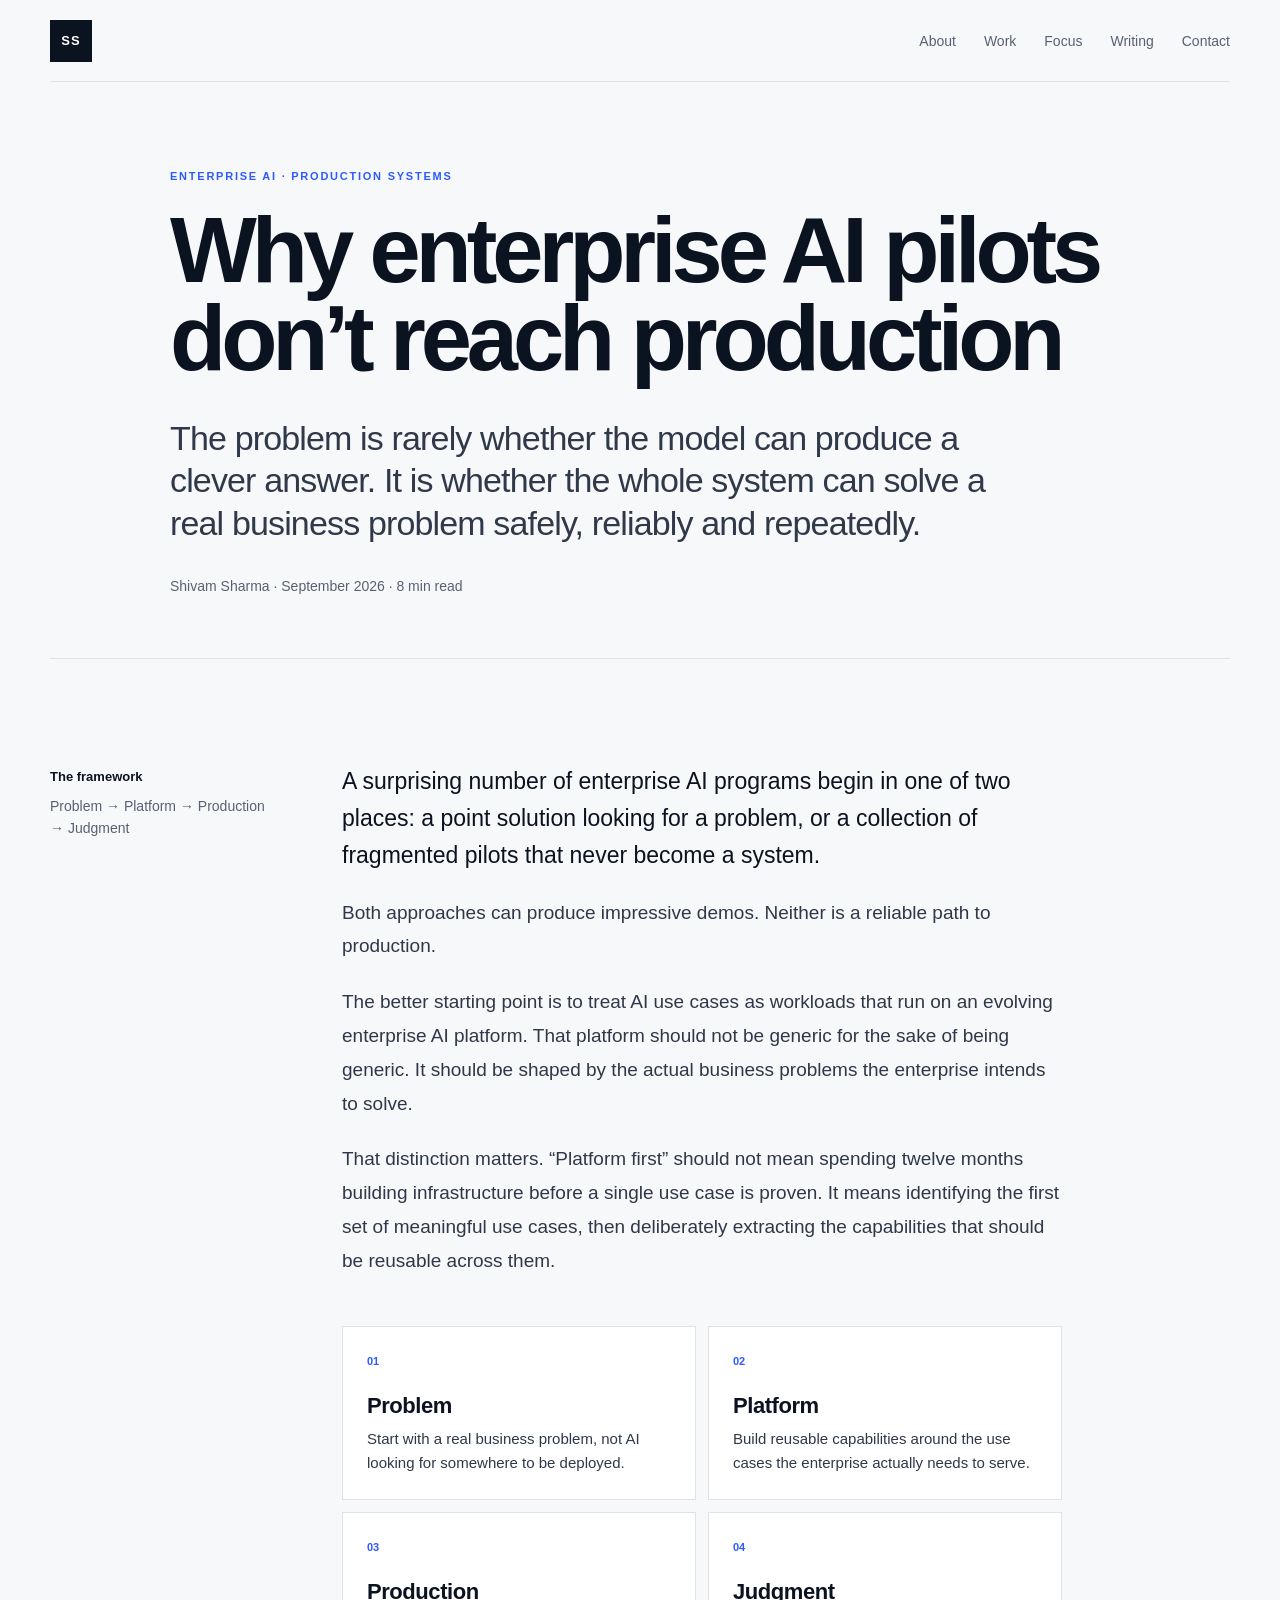
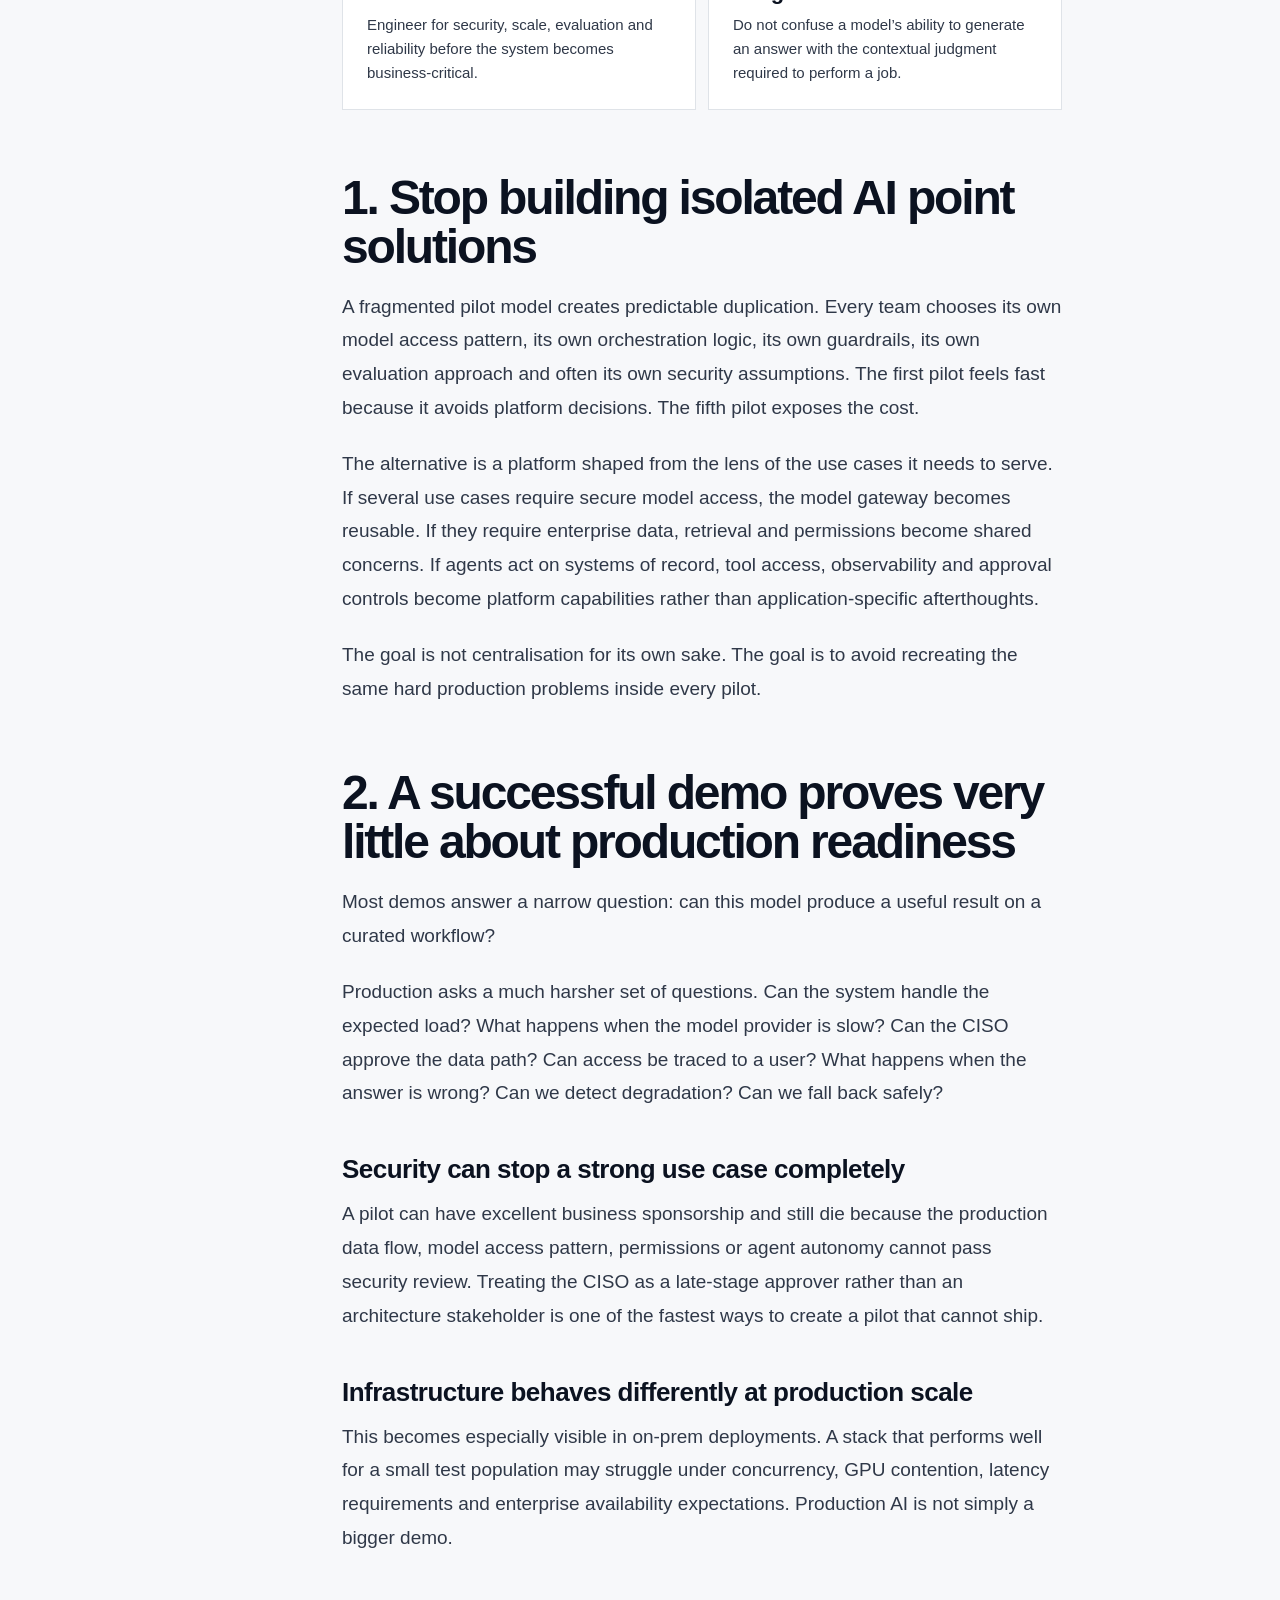
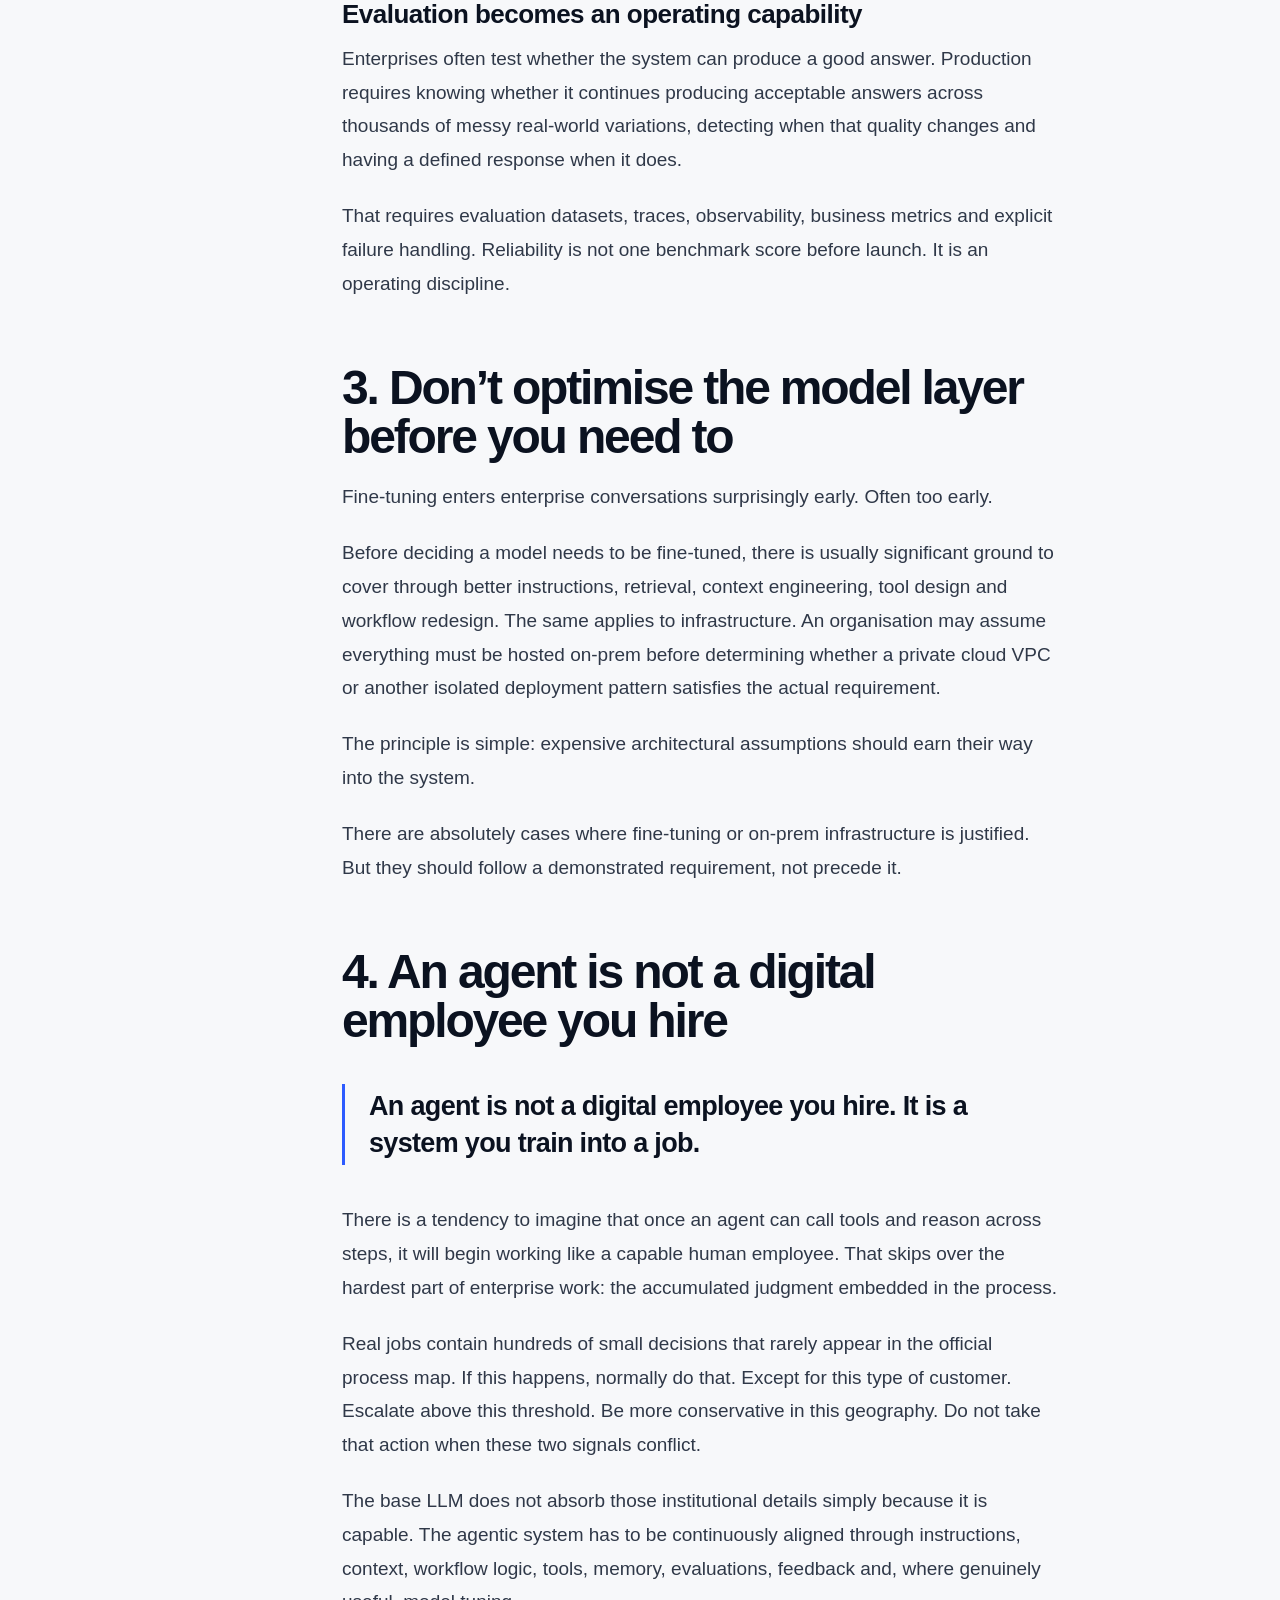
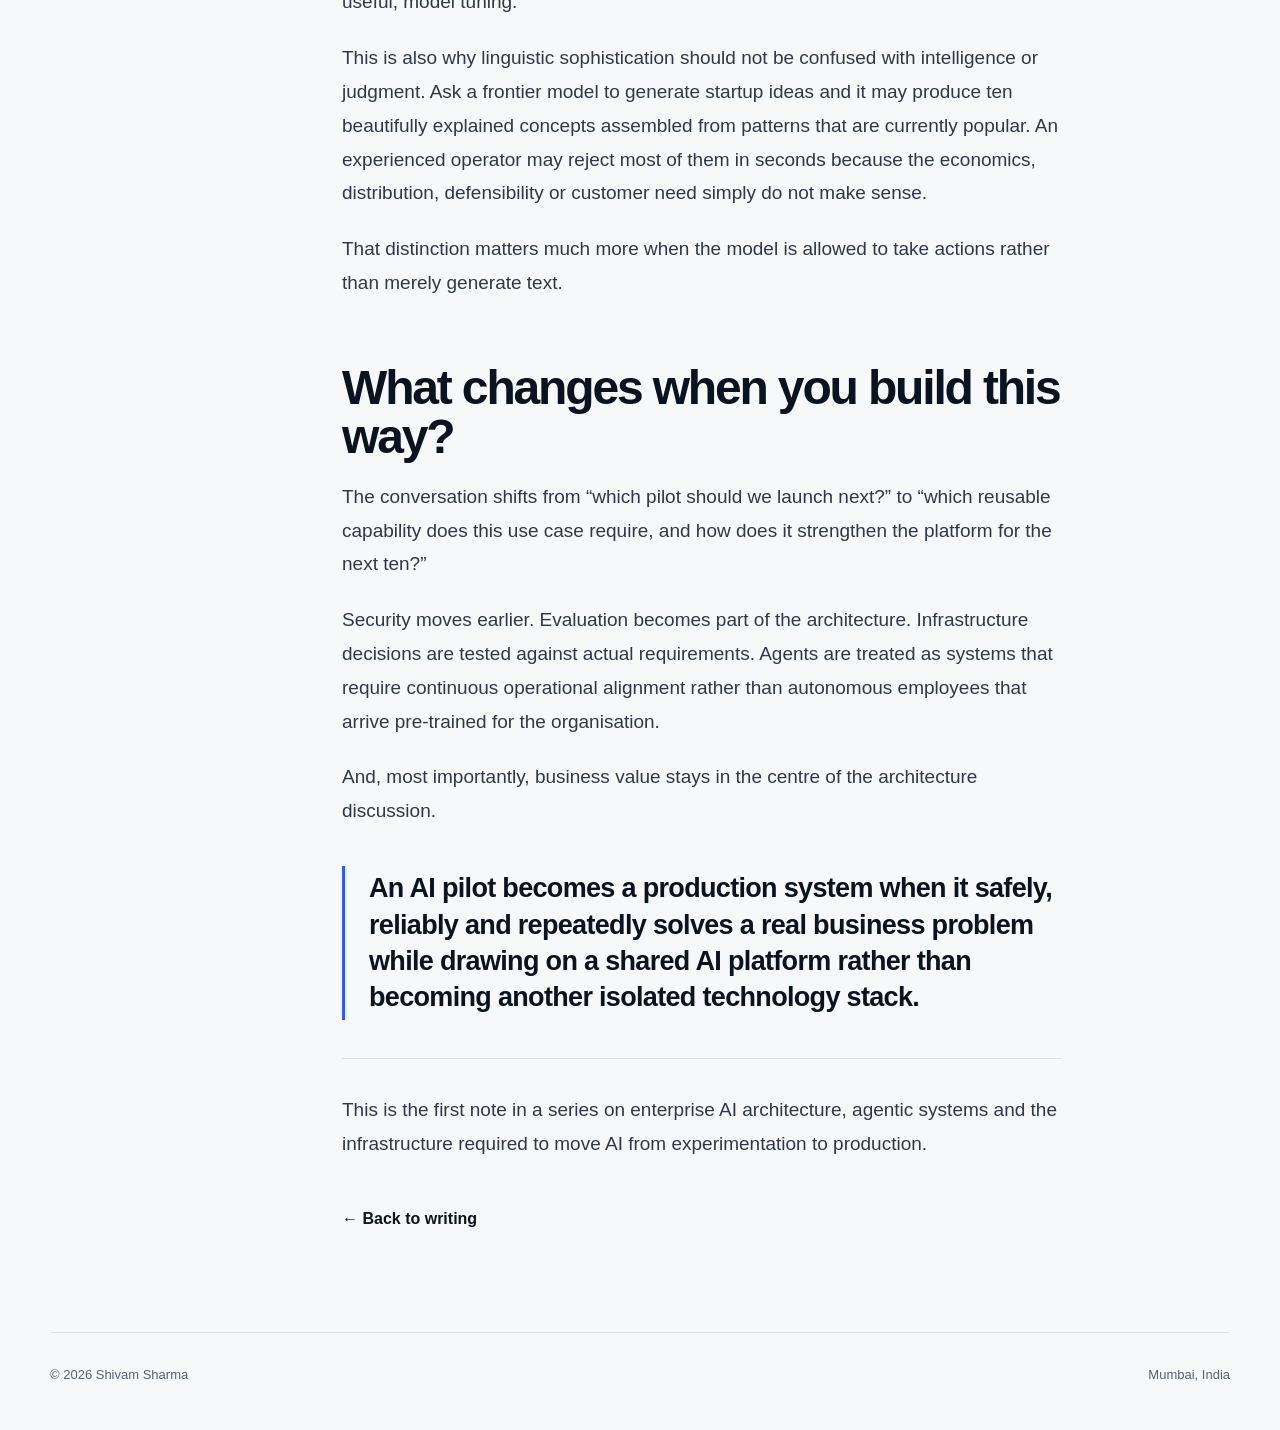
==== enterprise-ai-pilots-production.html @ c7ca6f39 "Publish essay on moving enterprise AI pilots to production" ====
<!doctype html>
<html lang="en">
<head>
  <meta charset="utf-8" />
  <meta name="viewport" content="width=device-width, initial-scale=1" />
  <title>Why Enterprise AI Pilots Don’t Reach Production | Shivam Sharma</title>
  <meta name="description" content="Shivam Sharma on why enterprise AI pilots stall, and a practical Problem → Platform → Production → Judgment framework for building AI systems that survive production." />
  <meta name="robots" content="index,follow,max-snippet:-1" />
  <meta name="author" content="Shivam Sharma" />
  <link rel="canonical" href="https://shivamsharma-site.vercel.app/enterprise-ai-pilots-production.html" />
  <meta property="og:type" content="article" />
  <meta property="og:title" content="Why Enterprise AI Pilots Don’t Reach Production" />
  <meta property="og:description" content="The problem is rarely whether the model can produce a clever answer. It is whether the whole system can solve a business problem safely, reliably and repeatedly." />
  <meta property="og:url" content="https://shivamsharma-site.vercel.app/enterprise-ai-pilots-production.html" />
  <meta name="twitter:card" content="summary" />
  <link rel="stylesheet" href="styles.css" />
  <script type="application/ld+json">
  {
    "@context": "https://schema.org",
    "@type": "Article",
    "headline": "Why Enterprise AI Pilots Don’t Reach Production",
    "author": {"@type": "Person", "name": "Shivam Sharma", "url": "https://shivamsharma-site.vercel.app/"},
    "datePublished": "2026-09-03",
    "dateModified": "2026-09-03",
    "mainEntityOfPage": "https://shivamsharma-site.vercel.app/enterprise-ai-pilots-production.html",
    "keywords": ["enterprise AI", "AI transformation", "AI architecture", "agentic AI", "AI production", "LLM infrastructure"]
  }
  </script>
</head>
<body class="article-page">
  <header class="site-header">
    <a class="brand" href="index.html" aria-label="Shivam Sharma home">SS</a>
    <nav aria-label="Primary navigation">
      <a href="index.html#about">About</a>
      <a href="index.html#work">Work</a>
      <a href="index.html#focus">Focus</a>
      <a href="index.html#writing">Writing</a>
      <a href="index.html#contact">Contact</a>
    </nav>
  </header>

  <main>
    <section class="section article-hero">
      <div class="eyebrow">Enterprise AI · Production systems</div>
      <h1>Why enterprise AI pilots don’t reach production</h1>
      <p class="article-deck">The problem is rarely whether the model can produce a clever answer. It is whether the whole system can solve a real business problem safely, reliably and repeatedly.</p>
      <div class="article-meta">Shivam Sharma · September 2026 · 8 min read</div>
    </section>

    <section class="section article-layout">
      <aside class="article-aside">
        <strong>The framework</strong>
        <p>Problem → Platform → Production → Judgment</p>
      </aside>

      <article class="article-body">
        <p class="lede">A surprising number of enterprise AI programs begin in one of two places: a point solution looking for a problem, or a collection of fragmented pilots that never become a system.</p>

        <p>Both approaches can produce impressive demos. Neither is a reliable path to production.</p>

        <p>The better starting point is to treat AI use cases as workloads that run on an evolving enterprise AI platform. That platform should not be generic for the sake of being generic. It should be shaped by the actual business problems the enterprise intends to solve.</p>

        <p>That distinction matters. “Platform first” should not mean spending twelve months building infrastructure before a single use case is proven. It means identifying the first set of meaningful use cases, then deliberately extracting the capabilities that should be reusable across them.</p>

        <div class="article-framework">
          <div><span>01</span><h3>Problem</h3><p>Start with a real business problem, not AI looking for somewhere to be deployed.</p></div>
          <div><span>02</span><h3>Platform</h3><p>Build reusable capabilities around the use cases the enterprise actually needs to serve.</p></div>
          <div><span>03</span><h3>Production</h3><p>Engineer for security, scale, evaluation and reliability before the system becomes business-critical.</p></div>
          <div><span>04</span><h3>Judgment</h3><p>Do not confuse a model’s ability to generate an answer with the contextual judgment required to perform a job.</p></div>
        </div>

        <h2>1. Stop building isolated AI point solutions</h2>

        <p>A fragmented pilot model creates predictable duplication. Every team chooses its own model access pattern, its own orchestration logic, its own guardrails, its own evaluation approach and often its own security assumptions. The first pilot feels fast because it avoids platform decisions. The fifth pilot exposes the cost.</p>

        <p>The alternative is a platform shaped from the lens of the use cases it needs to serve. If several use cases require secure model access, the model gateway becomes reusable. If they require enterprise data, retrieval and permissions become shared concerns. If agents act on systems of record, tool access, observability and approval controls become platform capabilities rather than application-specific afterthoughts.</p>

        <p>The goal is not centralisation for its own sake. The goal is to avoid recreating the same hard production problems inside every pilot.</p>

        <h2>2. A successful demo proves very little about production readiness</h2>

        <p>Most demos answer a narrow question: can this model produce a useful result on a curated workflow?</p>

        <p>Production asks a much harsher set of questions. Can the system handle the expected load? What happens when the model provider is slow? Can the CISO approve the data path? Can access be traced to a user? What happens when the answer is wrong? Can we detect degradation? Can we fall back safely?</p>

        <h3>Security can stop a strong use case completely</h3>

        <p>A pilot can have excellent business sponsorship and still die because the production data flow, model access pattern, permissions or agent autonomy cannot pass security review. Treating the CISO as a late-stage approver rather than an architecture stakeholder is one of the fastest ways to create a pilot that cannot ship.</p>

        <h3>Infrastructure behaves differently at production scale</h3>

        <p>This becomes especially visible in on-prem deployments. A stack that performs well for a small test population may struggle under concurrency, GPU contention, latency requirements and enterprise availability expectations. Production AI is not simply a bigger demo.</p>

        <h3>Evaluation becomes an operating capability</h3>

        <p>Enterprises often test whether the system can produce a good answer. Production requires knowing whether it continues producing acceptable answers across thousands of messy real-world variations, detecting when that quality changes and having a defined response when it does.</p>

        <p>That requires evaluation datasets, traces, observability, business metrics and explicit failure handling. Reliability is not one benchmark score before launch. It is an operating discipline.</p>

        <h2>3. Don’t optimise the model layer before you need to</h2>

        <p>Fine-tuning enters enterprise conversations surprisingly early. Often too early.</p>

        <p>Before deciding a model needs to be fine-tuned, there is usually significant ground to cover through better instructions, retrieval, context engineering, tool design and workflow redesign. The same applies to infrastructure. An organisation may assume everything must be hosted on-prem before determining whether a private cloud VPC or another isolated deployment pattern satisfies the actual requirement.</p>

        <p>The principle is simple: expensive architectural assumptions should earn their way into the system.</p>

        <p>There are absolutely cases where fine-tuning or on-prem infrastructure is justified. But they should follow a demonstrated requirement, not precede it.</p>

        <h2>4. An agent is not a digital employee you hire</h2>

        <div class="article-quote">An agent is not a digital employee you hire. It is a system you train into a job.</div>

        <p>There is a tendency to imagine that once an agent can call tools and reason across steps, it will begin working like a capable human employee. That skips over the hardest part of enterprise work: the accumulated judgment embedded in the process.</p>

        <p>Real jobs contain hundreds of small decisions that rarely appear in the official process map. If this happens, normally do that. Except for this type of customer. Escalate above this threshold. Be more conservative in this geography. Do not take that action when these two signals conflict.</p>

        <p>The base LLM does not absorb those institutional details simply because it is capable. The agentic system has to be continuously aligned through instructions, context, workflow logic, tools, memory, evaluations, feedback and, where genuinely useful, model tuning.</p>

        <p>This is also why linguistic sophistication should not be confused with intelligence or judgment. Ask a frontier model to generate startup ideas and it may produce ten beautifully explained concepts assembled from patterns that are currently popular. An experienced operator may reject most of them in seconds because the economics, distribution, defensibility or customer need simply do not make sense.</p>

        <p>That distinction matters much more when the model is allowed to take actions rather than merely generate text.</p>

        <h2>What changes when you build this way?</h2>

        <p>The conversation shifts from “which pilot should we launch next?” to “which reusable capability does this use case require, and how does it strengthen the platform for the next ten?”</p>

        <p>Security moves earlier. Evaluation becomes part of the architecture. Infrastructure decisions are tested against actual requirements. Agents are treated as systems that require continuous operational alignment rather than autonomous employees that arrive pre-trained for the organisation.</p>

        <p>And, most importantly, business value stays in the centre of the architecture discussion.</p>

        <div class="article-quote">An AI pilot becomes a production system when it safely, reliably and repeatedly solves a real business problem while drawing on a shared AI platform rather than becoming another isolated technology stack.</div>

        <p class="article-end">This is the first note in a series on enterprise AI architecture, agentic systems and the infrastructure required to move AI from experimentation to production.</p>
        <a class="back-link" href="index.html#writing">← Back to writing</a>
      </article>
    </section>
  </main>

  <footer>
    <span>© 2026 Shivam Sharma</span>
    <span>Mumbai, India</span>
  </footer>
</body>
</html>
---- styles.css ----
:root {
  --ink: #0b1220;
  --muted: #586173;
  --paper: #f7f8fa;
  --white: #ffffff;
  --line: #dfe3e8;
  --accent: #2d5bff;
  --soft: #eef2ff;
  --max: 1180px;
}

* { box-sizing: border-box; }
html { scroll-behavior: smooth; }
body {
  margin: 0;
  background: var(--paper);
  color: var(--ink);
  font-family: Inter, ui-sans-serif, -apple-system, BlinkMacSystemFont, "Segoe UI", sans-serif;
  -webkit-font-smoothing: antialiased;
}
a { color: inherit; }

.site-header {
  width: min(calc(100% - 48px), var(--max));
  margin: 0 auto;
  min-height: 82px;
  display: flex;
  align-items: center;
  justify-content: space-between;
  border-bottom: 1px solid var(--line);
}
.brand {
  width: 42px;
  height: 42px;
  display: grid;
  place-items: center;
  background: var(--ink);
  color: white;
  font-size: 13px;
  font-weight: 800;
  letter-spacing: .08em;
  text-decoration: none;
}
nav { display: flex; gap: 28px; align-items: center; }
nav a { font-size: 14px; text-decoration: none; color: var(--muted); }
nav a:hover { color: var(--ink); }

.section {
  width: min(calc(100% - 48px), var(--max));
  margin: 0 auto;
  padding: 104px 0;
}
.hero { padding-top: 96px; padding-bottom: 128px; }
.hero-grid {
  display: grid;
  grid-template-columns: minmax(0, 1.55fr) minmax(260px, .45fr);
  gap: 72px;
  align-items: end;
}
.hero-main { min-width: 0; }
.eyebrow, .section-label {
  text-transform: uppercase;
  letter-spacing: .16em;
  font-size: 11px;
  font-weight: 800;
  color: var(--accent);
}
.hero h1 {
  font-size: clamp(64px, 9vw, 126px);
  line-height: .9;
  letter-spacing: -.065em;
  margin: 26px 0 36px;
  max-width: 940px;
}
.hero-copy {
  font-size: clamp(24px, 3vw, 40px);
  line-height: 1.14;
  letter-spacing: -.035em;
  max-width: 790px;
  margin: 0;
}
.hero-proof {
  margin: 28px 0 0;
  max-width: 780px;
  color: var(--muted);
  font-size: 16px;
  line-height: 1.65;
}
.hero-actions { display: flex; gap: 12px; margin-top: 34px; flex-wrap: wrap; }
.hero-side { align-self: stretch; display: flex; flex-direction: column; justify-content: flex-end; }
.portrait-shell { width: 100%; aspect-ratio: 4 / 5; background: #e9edf3; overflow: hidden; border: 1px solid var(--line); }
.portrait-shell img { width: 100%; height: 100%; object-fit: cover; display: block; }
.portrait-placeholder { width: 100%; height: 100%; display: grid; place-items: center; font-size: 58px; font-weight: 800; letter-spacing: -.05em; color: #c0c6d0; background: linear-gradient(145deg, #eef1f5, #dde3eb); }
.hero-side-copy { padding-top: 18px; display: grid; gap: 8px; }
.hero-side-copy span { font-size: 12px; color: var(--muted); text-transform: uppercase; letter-spacing: .1em; }
.hero-side-copy strong { font-size: 16px; line-height: 1.45; }
.button {
  display: inline-flex;
  align-items: center;
  justify-content: center;
  min-height: 48px;
  padding: 0 20px;
  border: 1px solid var(--ink);
  text-decoration: none;
  font-size: 14px;
  font-weight: 700;
}
.button.primary { background: var(--ink); color: white; }
.button.primary:hover { background: var(--accent); border-color: var(--accent); }
.button.secondary:hover { background: var(--white); }

.split {
  display: grid;
  grid-template-columns: .88fr 1.12fr;
  gap: 88px;
  border-top: 1px solid var(--line);
  align-items: start;
}
h2 {
  font-size: clamp(38px, 4.7vw, 64px);
  line-height: 1.02;
  letter-spacing: -.045em;
  margin: 22px 0 0;
  max-width: 900px;
}
.prose { padding-top: 24px; max-width: 680px; }
.prose p {
  font-size: 19px;
  line-height: 1.72;
  color: #30394a;
  margin: 0 0 22px;
}
.cards {
  display: grid;
  grid-template-columns: repeat(2, 1fr);
  gap: 16px;
  margin-top: 52px;
}
.card {
  background: var(--white);
  border: 1px solid var(--line);
  padding: 32px;
  min-height: 278px;
  display: flex;
  flex-direction: column;
}
.card.featured { background: var(--soft); border-color: #ccd6ff; }
.card-kicker { font-size: 12px; font-weight: 800; color: var(--accent); text-transform: uppercase; letter-spacing: .08em; }
.card h3, .credentials h3 {
  font-size: 27px;
  letter-spacing: -.025em;
  margin: auto 0 14px;
  padding-top: 46px;
}
.card p, .focus-grid p, .credentials p, .contact p, .framework-grid p {
  color: var(--muted);
  line-height: 1.65;
  font-size: 16px;
}
.dark-section {
  width: 100%;
  max-width: none;
  padding-left: max(24px, calc((100vw - var(--max)) / 2));
  padding-right: max(24px, calc((100vw - var(--max)) / 2));
  background: var(--ink);
  color: white;
}
.dark-section .section-label { color: #8da5ff; }
.focus-grid {
  display: grid;
  grid-template-columns: repeat(4, 1fr);
  gap: 1px;
  margin-top: 58px;
  background: #30394a;
  border: 1px solid #30394a;
}
.focus-grid > div { background: var(--ink); padding: 28px; min-height: 286px; display: flex; flex-direction: column; }
.focus-grid span { color: #8da5ff; font-size: 12px; font-weight: 800; }
.focus-grid h3 { margin: auto 0 10px; padding-top: 64px; font-size: 23px; }
.focus-grid p { color: #aeb7c5; margin-bottom: 0; }
.section-heading-row { display: grid; grid-template-columns: 1.35fr .65fr; gap: 60px; align-items: end; }
.section-heading-row > p { margin: 0 0 4px; color: var(--muted); line-height: 1.7; font-size: 17px; max-width: 430px; }
.writing-list { margin-top: 52px; border-top: 1px solid var(--line); }
.writing-list article {
  display: grid;
  grid-template-columns: 150px 1fr;
  align-items: center;
  padding: 26px 0;
  border-bottom: 1px solid var(--line);
}
.writing-list span { color: var(--muted); font-size: 12px; text-transform: uppercase; letter-spacing: .1em; }
.writing-list h3 { margin: 0; font-size: 23px; letter-spacing: -.02em; }
.writing-feature {
  display: grid;
  grid-template-columns: 150px 1fr 40px;
  gap: 18px;
  align-items: start;
  text-decoration: none;
  padding: 32px 0;
  border-bottom: 1px solid var(--line);
}
.writing-feature:hover h3 { color: var(--accent); }
.writing-feature h3 { margin: 0 0 10px; font-size: 30px; letter-spacing: -.035em; transition: color .18s ease; }
.writing-feature p { margin: 0; color: var(--muted); line-height: 1.65; max-width: 720px; }
.writing-arrow { font-size: 24px !important; color: var(--ink) !important; text-align: right; }
.framework-preview { border-top: 1px solid var(--line); }
.framework-grid { display: grid; grid-template-columns: repeat(4, 1fr); gap: 14px; margin-top: 48px; }
.framework-grid > div { background: var(--white); border: 1px solid var(--line); padding: 26px; min-height: 230px; display: flex; flex-direction: column; }
.framework-grid span { font-size: 12px; font-weight: 800; color: var(--accent); }
.framework-grid h3 { margin: auto 0 8px; padding-top: 44px; font-size: 24px; }
.framework-grid p { margin: 0; }
.credentials {
  display: grid;
  grid-template-columns: repeat(2, 1fr);
  gap: 16px;
  border-top: 1px solid var(--line);
}
.credentials > div { background: var(--white); padding: 32px; }
.credentials h3 { margin-top: 0; }
.contact { border-top: 1px solid var(--line); }
.contact p { max-width: 620px; margin: 28px 0 30px; font-size: 18px; }
footer {
  width: min(calc(100% - 48px), var(--max));
  margin: 0 auto;
  padding: 34px 0 48px;
  border-top: 1px solid var(--line);
  display: flex;
  justify-content: space-between;
  color: var(--muted);
  font-size: 13px;
}

.article-page .site-header { margin-bottom: 0; }
.article-hero { padding-top: 88px; padding-bottom: 64px; max-width: 940px; }
.article-hero h1 { font-size: clamp(48px, 7.2vw, 92px); line-height: .96; letter-spacing: -.055em; margin: 24px 0 30px; }
.article-deck { font-size: clamp(22px, 2.7vw, 34px); line-height: 1.25; letter-spacing: -.025em; color: #30394a; max-width: 820px; }
.article-meta { margin-top: 28px; color: var(--muted); font-size: 14px; }
.article-layout { display: grid; grid-template-columns: 220px minmax(0, 720px); gap: 72px; align-items: start; border-top: 1px solid var(--line); }
.article-aside { position: sticky; top: 32px; padding-top: 6px; }
.article-aside strong { display: block; font-size: 13px; margin-bottom: 12px; }
.article-aside p { color: var(--muted); font-size: 14px; line-height: 1.55; margin: 0; }
.article-body { max-width: 720px; }
.article-body h2 { font-size: clamp(32px, 4vw, 48px); margin: 64px 0 18px; }
.article-body h3 { font-size: 26px; margin: 44px 0 12px; letter-spacing: -.02em; }
.article-body p { font-size: 19px; line-height: 1.78; color: #2f3848; margin: 0 0 22px; }
.article-body .lede { font-size: 23px; line-height: 1.6; color: var(--ink); }
.article-quote { border-left: 3px solid var(--accent); margin: 38px 0; padding: 4px 0 4px 24px; font-size: 27px; line-height: 1.35; letter-spacing: -.025em; font-weight: 700; }
.article-framework { margin: 48px 0; display: grid; grid-template-columns: repeat(2, 1fr); gap: 12px; }
.article-framework div { border: 1px solid var(--line); background: var(--white); padding: 24px; }
.article-framework span { font-size: 11px; font-weight: 800; color: var(--accent); }
.article-framework h3 { margin: 24px 0 8px; font-size: 22px; }
.article-framework p { margin: 0; font-size: 15px; line-height: 1.6; }
.article-end { margin-top: 72px; padding-top: 34px; border-top: 1px solid var(--line); }
.back-link { display: inline-block; margin-top: 28px; font-weight: 700; text-decoration: none; }
.back-link:hover { color: var(--accent); }

@media (max-width: 940px) {
  .hero-grid { grid-template-columns: 1fr; gap: 42px; }
  .hero-side { max-width: 320px; }
  .section-heading-row { grid-template-columns: 1fr; gap: 22px; }
  .framework-grid { grid-template-columns: repeat(2, 1fr); }
  .article-layout { grid-template-columns: 1fr; gap: 24px; }
  .article-aside { position: static; }
}

@media (max-width: 820px) {
  .site-header { width: min(calc(100% - 32px), var(--max)); }
  nav { gap: 16px; }
  nav a:nth-child(2), nav a:nth-child(3), nav a:nth-child(4) { display: none; }
  .section { width: min(calc(100% - 32px), var(--max)); padding: 76px 0; }
  .hero { padding-top: 72px; padding-bottom: 88px; }
  .hero h1 { font-size: clamp(56px, 18vw, 88px); }
  .split, .cards, .credentials { grid-template-columns: 1fr; gap: 20px; }
  .split { gap: 32px; }
  .focus-grid { grid-template-columns: 1fr; }
  .focus-grid > div { min-height: 210px; }
  .focus-grid h3 { padding-top: 44px; }
  .writing-list article, .writing-feature { grid-template-columns: 1fr; gap: 12px; }
  .writing-arrow { display: none; }
  .framework-grid, .article-framework { grid-template-columns: 1fr; }
  footer { width: min(calc(100% - 32px), var(--max)); }
}
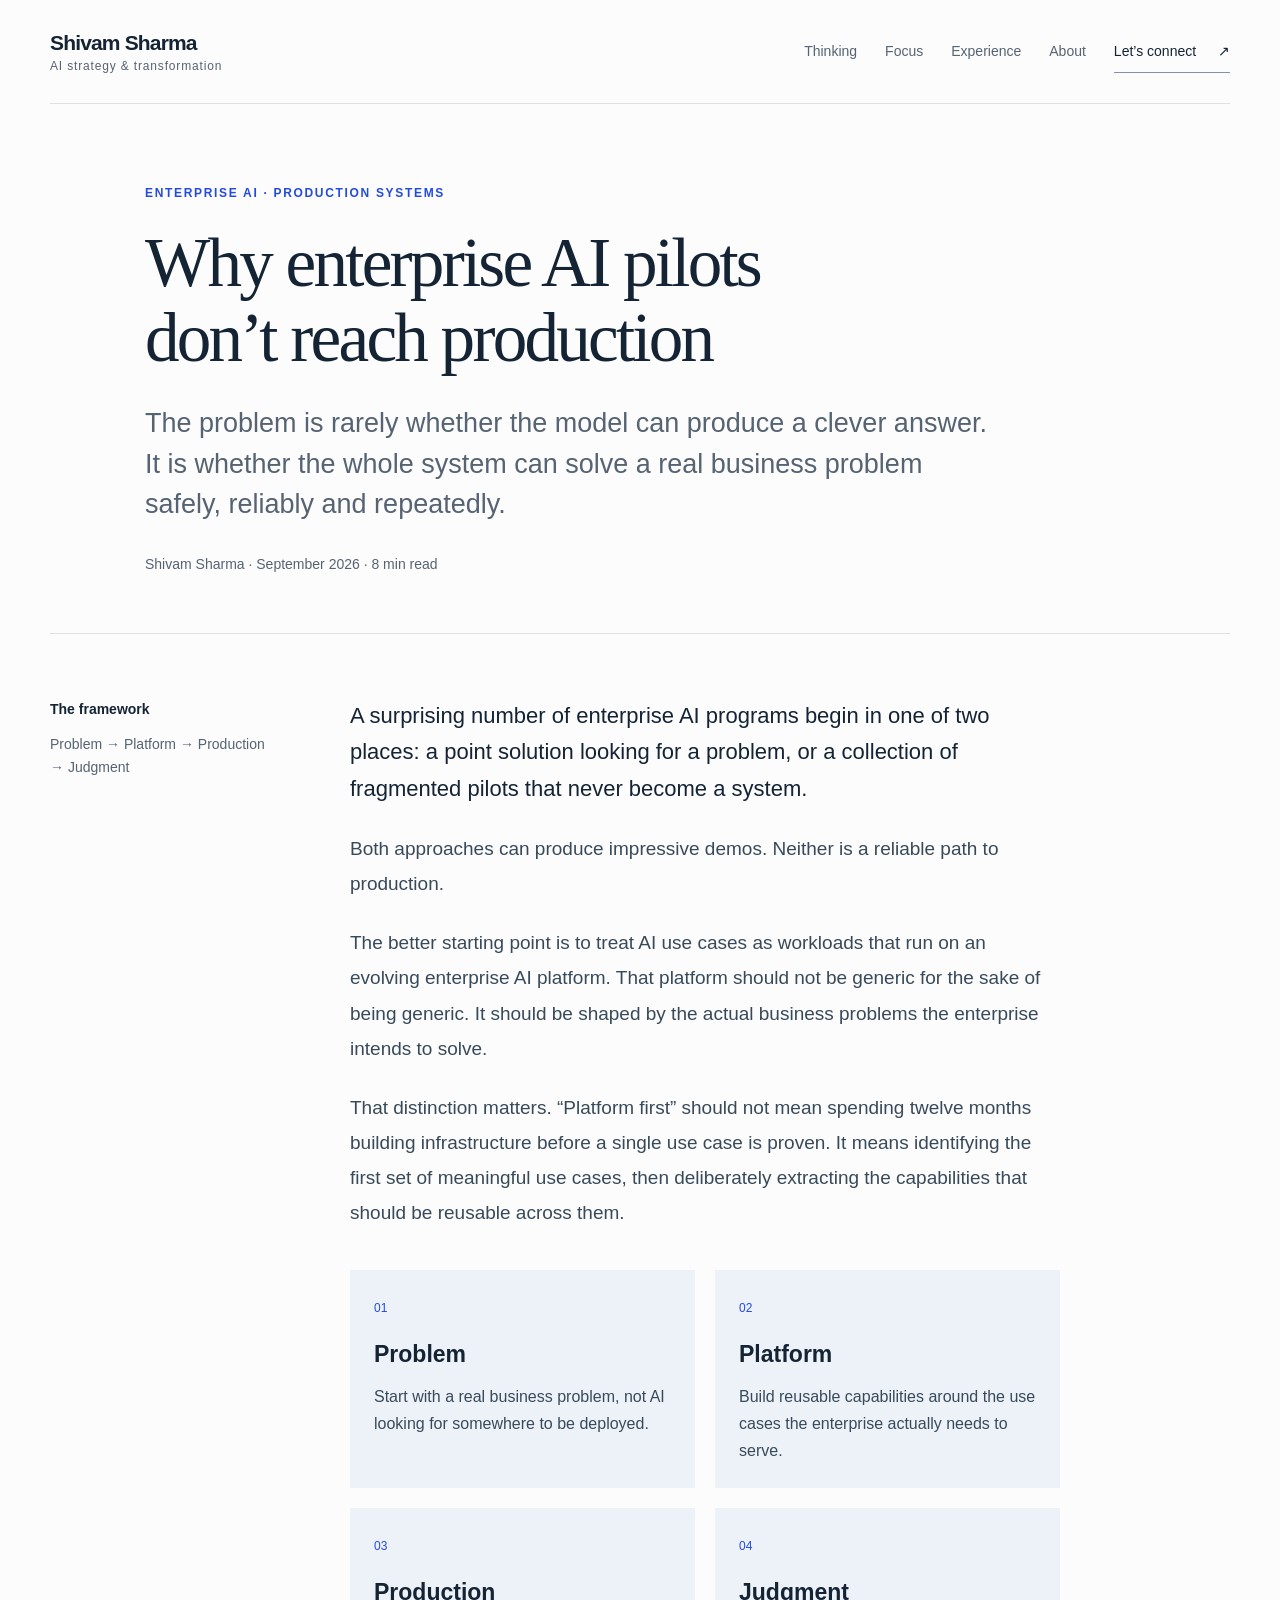
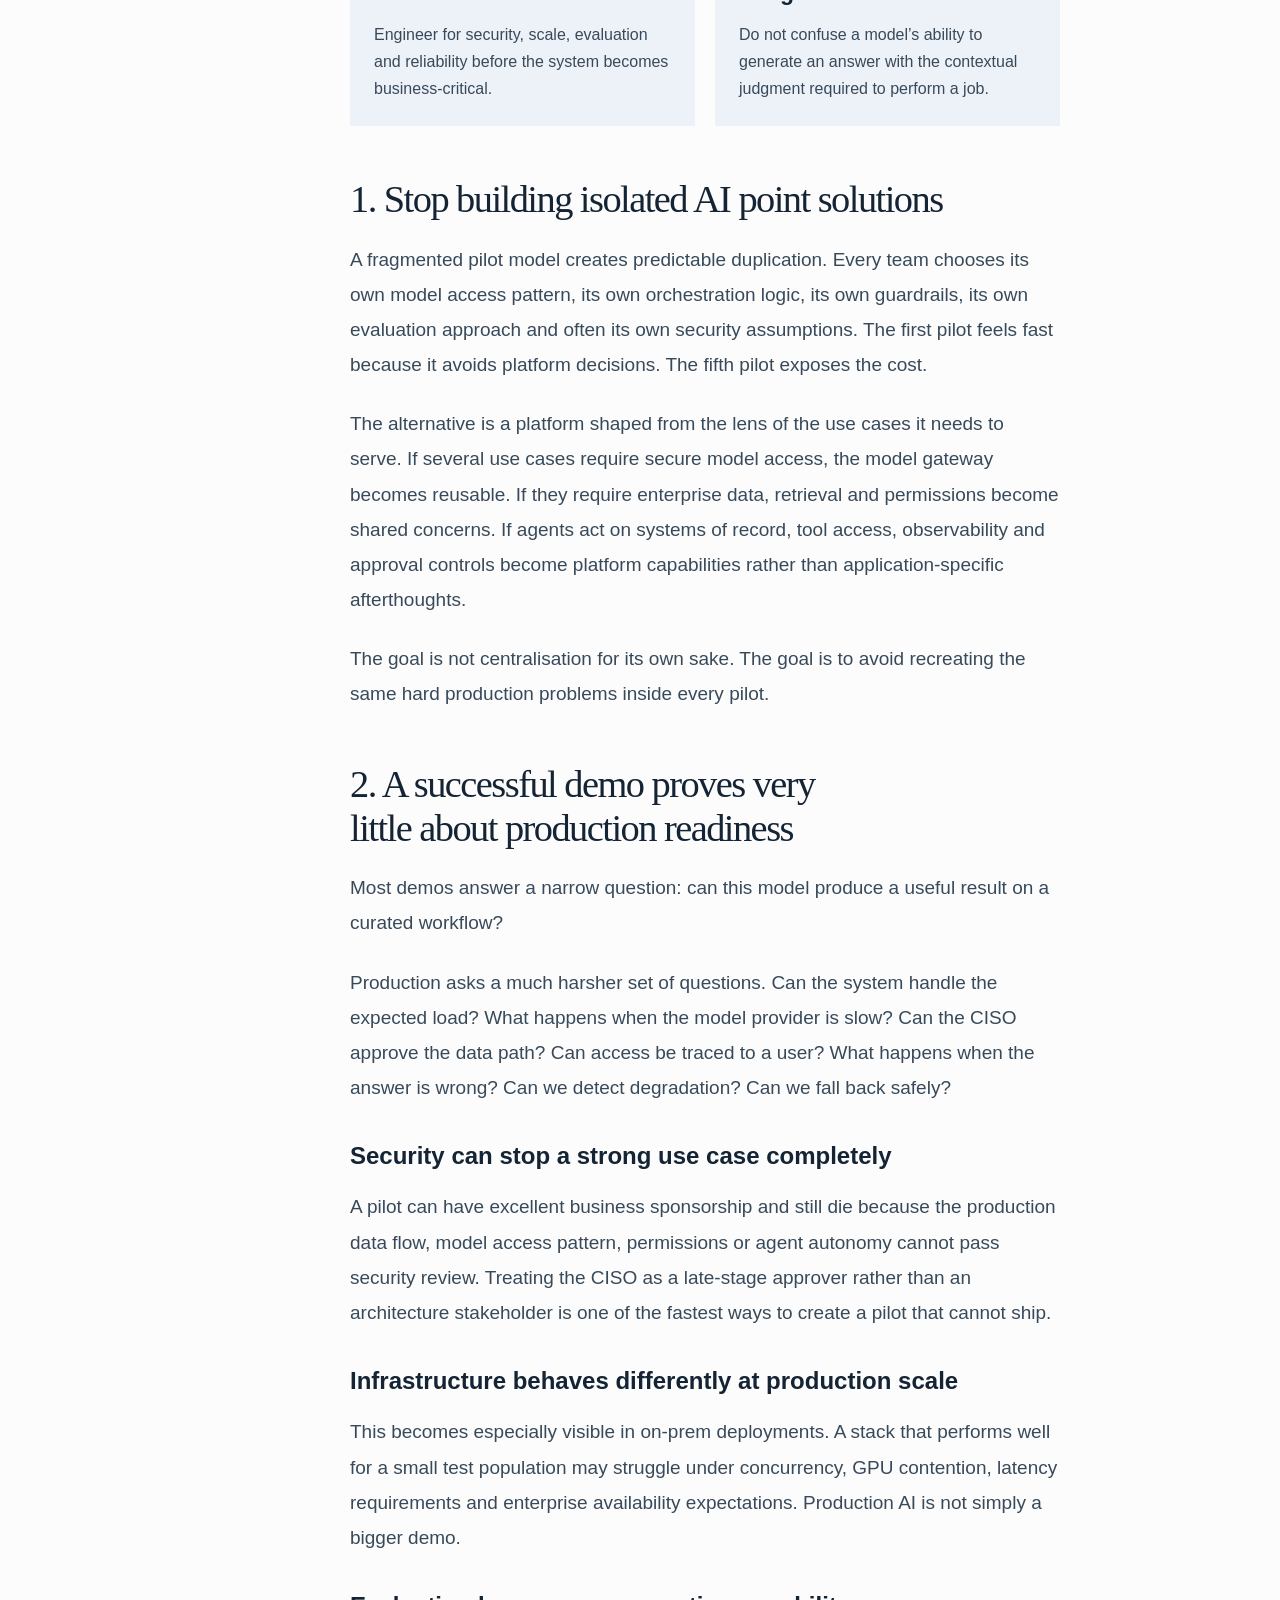
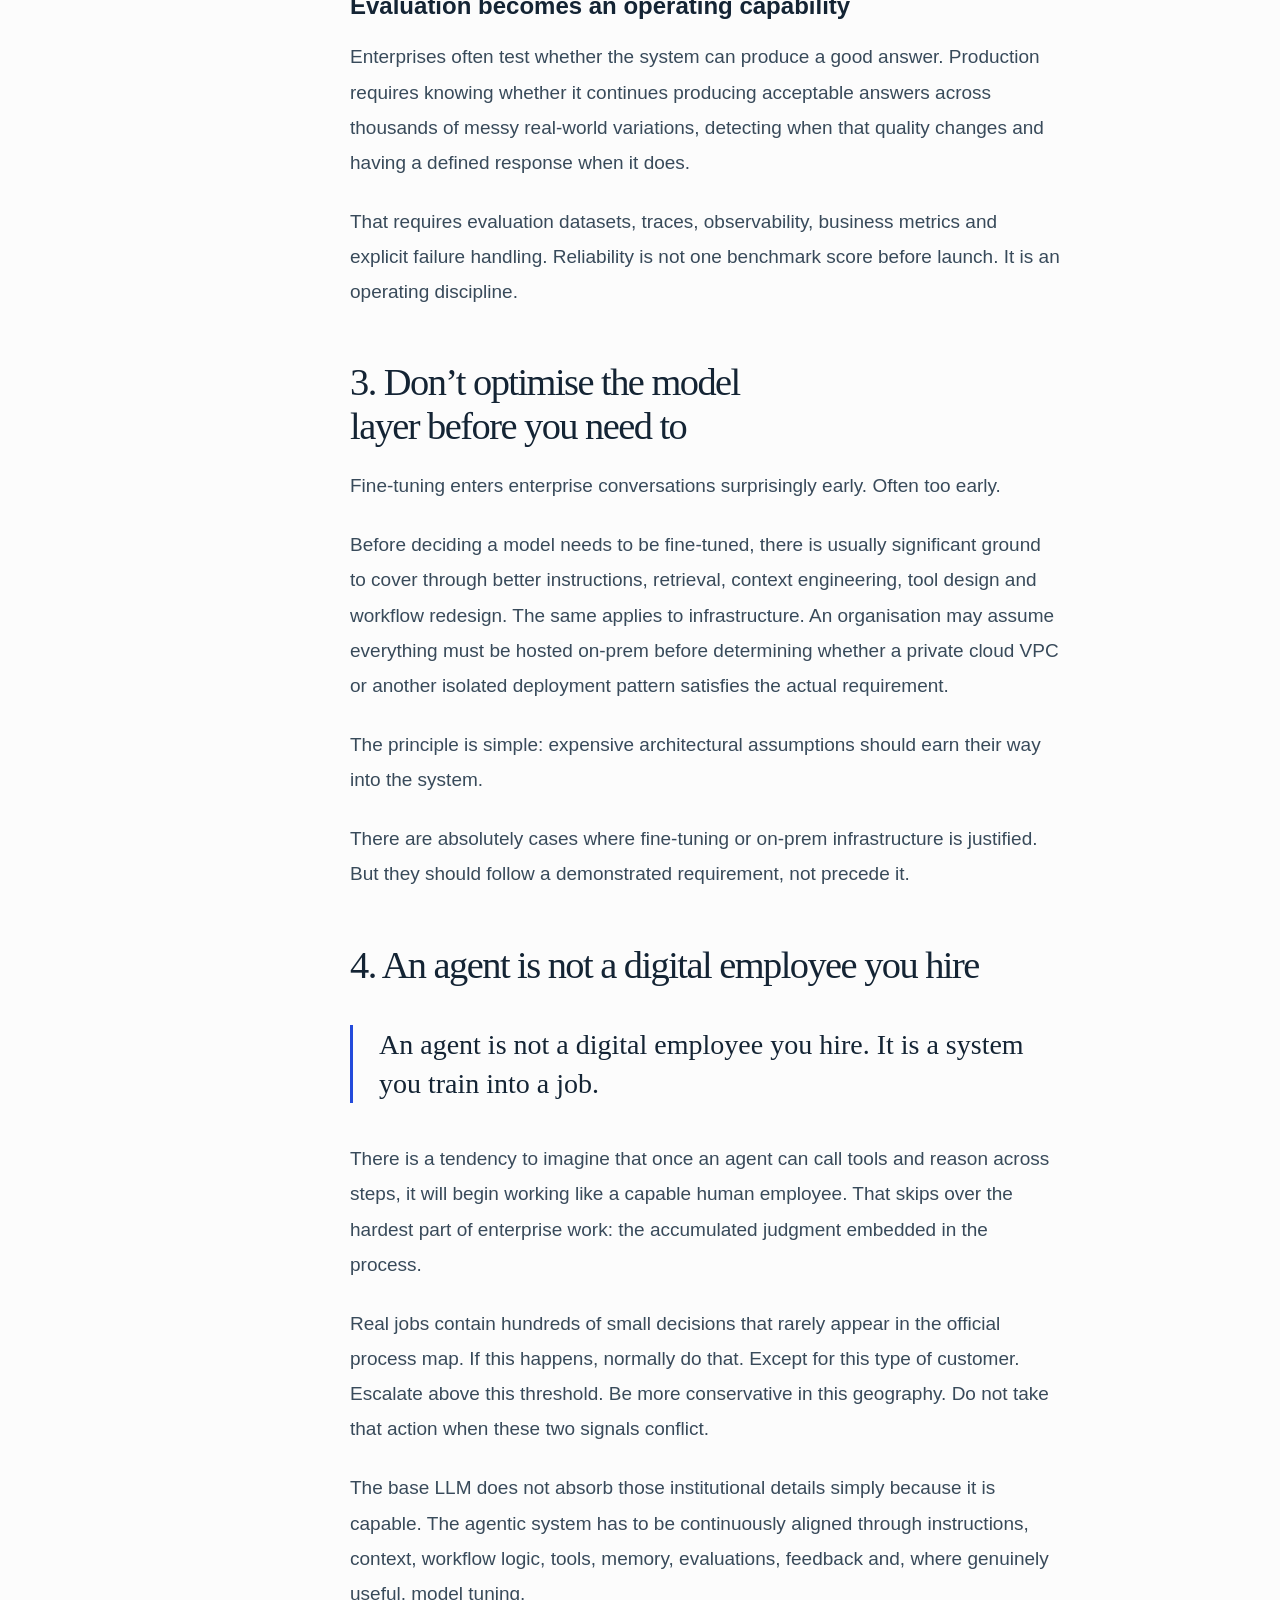
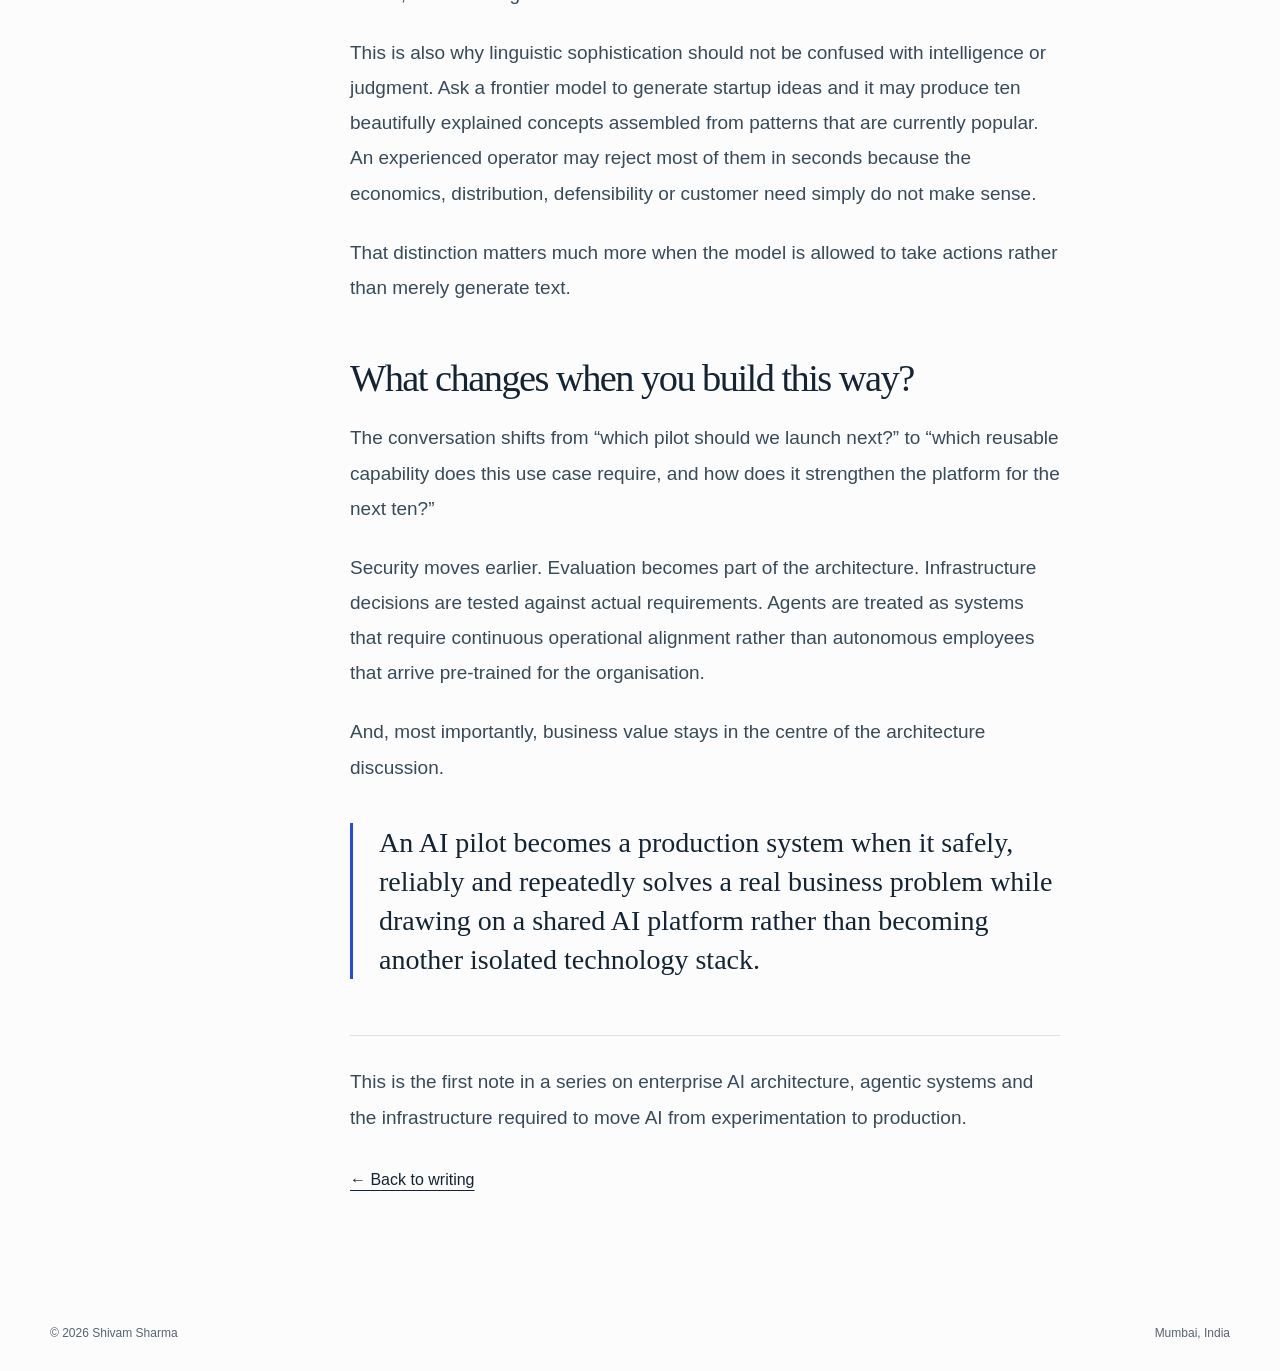
==== commit 86279e7a: "Prepare editorial redesign and AI strategy positioning for review" ====
--- a/enterprise-ai-pilots-production.html
+++ b/enterprise-ai-pilots-production.html
@@ -27,19 +27,13 @@
   }
   </script>
 </head>
-<body class="article-page">
+<body class="article-page"><a class="skip-link" href="#main">Skip to content</a>
   <header class="site-header">
-    <a class="brand" href="index.html" aria-label="Shivam Sharma home">SS</a>
-    <nav aria-label="Primary navigation">
-      <a href="index.html#about">About</a>
-      <a href="index.html#work">Work</a>
-      <a href="index.html#focus">Focus</a>
-      <a href="index.html#writing">Writing</a>
-      <a href="index.html#contact">Contact</a>
-    </nav>
-  </header>
+  <a class="brand" href="index.html" aria-label="Shivam Sharma home">Shivam Sharma<span>AI strategy & transformation</span></a>
+  <nav aria-label="Primary navigation"><a href="index.html#writing">Thinking</a><a href="index.html#focus">Focus</a><a href="index.html#work">Experience</a><a href="index.html#about">About</a><a class="nav-contact" href="index.html#contact">Let’s connect <span aria-hidden="true">↗</span></a></nav>
+</header>
 
-  <main>
+  <main id="main">
     <section class="section article-hero">
       <div class="eyebrow">Enterprise AI · Production systems</div>
       <h1>Why enterprise AI pilots don’t reach production</h1>
--- a/styles.css
+++ b/styles.css
@@ -1,282 +1,209 @@
 :root {
-  --ink: #0b1220;
-  --muted: #586173;
-  --paper: #f7f8fa;
-  --white: #ffffff;
-  --line: #dfe3e8;
-  --accent: #2d5bff;
-  --soft: #eef2ff;
+  --ink: #142434;
+  --muted: #566372;
+  --paper: #fcfcfc;
+  --white: #fff;
+  --line: #dce1e6;
+  --accent: #244bdb;
+  --night: #101d2b;
+  --serif: Georgia, 'Times New Roman', serif;
   --max: 1180px;
 }
-
 * { box-sizing: border-box; }
-html { scroll-behavior: smooth; }
-body {
-  margin: 0;
-  background: var(--paper);
-  color: var(--ink);
-  font-family: Inter, ui-sans-serif, -apple-system, BlinkMacSystemFont, "Segoe UI", sans-serif;
-  -webkit-font-smoothing: antialiased;
-}
-a { color: inherit; }
-
-.site-header {
-  width: min(calc(100% - 48px), var(--max));
-  margin: 0 auto;
-  min-height: 82px;
-  display: flex;
-  align-items: center;
-  justify-content: space-between;
-  border-bottom: 1px solid var(--line);
-}
-.brand {
-  width: 42px;
-  height: 42px;
-  display: grid;
-  place-items: center;
-  background: var(--ink);
-  color: white;
-  font-size: 13px;
-  font-weight: 800;
-  letter-spacing: .08em;
-  text-decoration: none;
-}
-nav { display: flex; gap: 28px; align-items: center; }
-nav a { font-size: 14px; text-decoration: none; color: var(--muted); }
-nav a:hover { color: var(--ink); }
-
-.section {
-  width: min(calc(100% - 48px), var(--max));
-  margin: 0 auto;
-  padding: 104px 0;
-}
-.hero { padding-top: 96px; padding-bottom: 128px; }
-.hero-grid {
-  display: grid;
-  grid-template-columns: minmax(0, 1.55fr) minmax(260px, .45fr);
-  gap: 72px;
-  align-items: end;
-}
-.hero-main { min-width: 0; }
-.eyebrow, .section-label {
-  text-transform: uppercase;
-  letter-spacing: .16em;
-  font-size: 11px;
-  font-weight: 800;
-  color: var(--accent);
-}
-.hero h1 {
-  font-size: clamp(64px, 9vw, 126px);
-  line-height: .9;
-  letter-spacing: -.065em;
-  margin: 26px 0 36px;
-  max-width: 940px;
-}
-.hero-copy {
-  font-size: clamp(24px, 3vw, 40px);
-  line-height: 1.14;
-  letter-spacing: -.035em;
-  max-width: 790px;
-  margin: 0;
-}
-.hero-proof {
-  margin: 28px 0 0;
-  max-width: 780px;
-  color: var(--muted);
-  font-size: 16px;
-  line-height: 1.65;
-}
-.hero-actions { display: flex; gap: 12px; margin-top: 34px; flex-wrap: wrap; }
-.hero-side { align-self: stretch; display: flex; flex-direction: column; justify-content: flex-end; }
-.portrait-shell { width: 100%; aspect-ratio: 4 / 5; background: #e9edf3; overflow: hidden; border: 1px solid var(--line); }
-.portrait-shell img { width: 100%; height: 100%; object-fit: cover; display: block; }
-.portrait-placeholder { width: 100%; height: 100%; display: grid; place-items: center; font-size: 58px; font-weight: 800; letter-spacing: -.05em; color: #c0c6d0; background: linear-gradient(145deg, #eef1f5, #dde3eb); }
-.hero-side-copy { padding-top: 18px; display: grid; gap: 8px; }
-.hero-side-copy span { font-size: 12px; color: var(--muted); text-transform: uppercase; letter-spacing: .1em; }
-.hero-side-copy strong { font-size: 16px; line-height: 1.45; }
-.button {
-  display: inline-flex;
-  align-items: center;
-  justify-content: center;
-  min-height: 48px;
-  padding: 0 20px;
-  border: 1px solid var(--ink);
-  text-decoration: none;
-  font-size: 14px;
-  font-weight: 700;
-}
-.button.primary { background: var(--ink); color: white; }
-.button.primary:hover { background: var(--accent); border-color: var(--accent); }
-.button.secondary:hover { background: var(--white); }
-
-.split {
-  display: grid;
-  grid-template-columns: .88fr 1.12fr;
-  gap: 88px;
-  border-top: 1px solid var(--line);
-  align-items: start;
-}
-h2 {
-  font-size: clamp(38px, 4.7vw, 64px);
-  line-height: 1.02;
-  letter-spacing: -.045em;
-  margin: 22px 0 0;
-  max-width: 900px;
-}
-.prose { padding-top: 24px; max-width: 680px; }
-.prose p {
-  font-size: 19px;
-  line-height: 1.72;
-  color: #30394a;
-  margin: 0 0 22px;
-}
-.cards {
-  display: grid;
-  grid-template-columns: repeat(2, 1fr);
-  gap: 16px;
-  margin-top: 52px;
-}
-.card {
-  background: var(--white);
-  border: 1px solid var(--line);
-  padding: 32px;
-  min-height: 278px;
-  display: flex;
-  flex-direction: column;
-}
-.card.featured { background: var(--soft); border-color: #ccd6ff; }
-.card-kicker { font-size: 12px; font-weight: 800; color: var(--accent); text-transform: uppercase; letter-spacing: .08em; }
-.card h3, .credentials h3 {
-  font-size: 27px;
-  letter-spacing: -.025em;
-  margin: auto 0 14px;
-  padding-top: 46px;
-}
-.card p, .focus-grid p, .credentials p, .contact p, .framework-grid p {
-  color: var(--muted);
-  line-height: 1.65;
-  font-size: 16px;
-}
-.dark-section {
-  width: 100%;
-  max-width: none;
-  padding-left: max(24px, calc((100vw - var(--max)) / 2));
-  padding-right: max(24px, calc((100vw - var(--max)) / 2));
-  background: var(--ink);
-  color: white;
-}
-.dark-section .section-label { color: #8da5ff; }
-.focus-grid {
-  display: grid;
-  grid-template-columns: repeat(4, 1fr);
-  gap: 1px;
-  margin-top: 58px;
-  background: #30394a;
-  border: 1px solid #30394a;
-}
-.focus-grid > div { background: var(--ink); padding: 28px; min-height: 286px; display: flex; flex-direction: column; }
-.focus-grid span { color: #8da5ff; font-size: 12px; font-weight: 800; }
-.focus-grid h3 { margin: auto 0 10px; padding-top: 64px; font-size: 23px; }
-.focus-grid p { color: #aeb7c5; margin-bottom: 0; }
-.section-heading-row { display: grid; grid-template-columns: 1.35fr .65fr; gap: 60px; align-items: end; }
-.section-heading-row > p { margin: 0 0 4px; color: var(--muted); line-height: 1.7; font-size: 17px; max-width: 430px; }
-.writing-list { margin-top: 52px; border-top: 1px solid var(--line); }
-.writing-list article {
-  display: grid;
-  grid-template-columns: 150px 1fr;
-  align-items: center;
-  padding: 26px 0;
-  border-bottom: 1px solid var(--line);
-}
-.writing-list span { color: var(--muted); font-size: 12px; text-transform: uppercase; letter-spacing: .1em; }
-.writing-list h3 { margin: 0; font-size: 23px; letter-spacing: -.02em; }
-.writing-feature {
-  display: grid;
-  grid-template-columns: 150px 1fr 40px;
-  gap: 18px;
-  align-items: start;
-  text-decoration: none;
-  padding: 32px 0;
-  border-bottom: 1px solid var(--line);
-}
-.writing-feature:hover h3 { color: var(--accent); }
-.writing-feature h3 { margin: 0 0 10px; font-size: 30px; letter-spacing: -.035em; transition: color .18s ease; }
-.writing-feature p { margin: 0; color: var(--muted); line-height: 1.65; max-width: 720px; }
-.writing-arrow { font-size: 24px !important; color: var(--ink) !important; text-align: right; }
-.framework-preview { border-top: 1px solid var(--line); }
-.framework-grid { display: grid; grid-template-columns: repeat(4, 1fr); gap: 14px; margin-top: 48px; }
-.framework-grid > div { background: var(--white); border: 1px solid var(--line); padding: 26px; min-height: 230px; display: flex; flex-direction: column; }
-.framework-grid span { font-size: 12px; font-weight: 800; color: var(--accent); }
-.framework-grid h3 { margin: auto 0 8px; padding-top: 44px; font-size: 24px; }
-.framework-grid p { margin: 0; }
-.credentials {
-  display: grid;
-  grid-template-columns: repeat(2, 1fr);
-  gap: 16px;
-  border-top: 1px solid var(--line);
-}
-.credentials > div { background: var(--white); padding: 32px; }
-.credentials h3 { margin-top: 0; }
-.contact { border-top: 1px solid var(--line); }
-.contact p { max-width: 620px; margin: 28px 0 30px; font-size: 18px; }
-footer {
-  width: min(calc(100% - 48px), var(--max));
-  margin: 0 auto;
-  padding: 34px 0 48px;
-  border-top: 1px solid var(--line);
-  display: flex;
-  justify-content: space-between;
-  color: var(--muted);
-  font-size: 13px;
-}
-
-.article-page .site-header { margin-bottom: 0; }
-.article-hero { padding-top: 88px; padding-bottom: 64px; max-width: 940px; }
-.article-hero h1 { font-size: clamp(48px, 7.2vw, 92px); line-height: .96; letter-spacing: -.055em; margin: 24px 0 30px; }
-.article-deck { font-size: clamp(22px, 2.7vw, 34px); line-height: 1.25; letter-spacing: -.025em; color: #30394a; max-width: 820px; }
-.article-meta { margin-top: 28px; color: var(--muted); font-size: 14px; }
-.article-layout { display: grid; grid-template-columns: 220px minmax(0, 720px); gap: 72px; align-items: start; border-top: 1px solid var(--line); }
-.article-aside { position: sticky; top: 32px; padding-top: 6px; }
-.article-aside strong { display: block; font-size: 13px; margin-bottom: 12px; }
-.article-aside p { color: var(--muted); font-size: 14px; line-height: 1.55; margin: 0; }
-.article-body { max-width: 720px; }
-.article-body h2 { font-size: clamp(32px, 4vw, 48px); margin: 64px 0 18px; }
-.article-body h3 { font-size: 26px; margin: 44px 0 12px; letter-spacing: -.02em; }
-.article-body p { font-size: 19px; line-height: 1.78; color: #2f3848; margin: 0 0 22px; }
-.article-body .lede { font-size: 23px; line-height: 1.6; color: var(--ink); }
-.article-quote { border-left: 3px solid var(--accent); margin: 38px 0; padding: 4px 0 4px 24px; font-size: 27px; line-height: 1.35; letter-spacing: -.025em; font-weight: 700; }
-.article-framework { margin: 48px 0; display: grid; grid-template-columns: repeat(2, 1fr); gap: 12px; }
-.article-framework div { border: 1px solid var(--line); background: var(--white); padding: 24px; }
-.article-framework span { font-size: 11px; font-weight: 800; color: var(--accent); }
-.article-framework h3 { margin: 24px 0 8px; font-size: 22px; }
-.article-framework p { margin: 0; font-size: 15px; line-height: 1.6; }
-.article-end { margin-top: 72px; padding-top: 34px; border-top: 1px solid var(--line); }
-.back-link { display: inline-block; margin-top: 28px; font-weight: 700; text-decoration: none; }
-.back-link:hover { color: var(--accent); }
-
-@media (max-width: 940px) {
-  .hero-grid { grid-template-columns: 1fr; gap: 42px; }
-  .hero-side { max-width: 320px; }
-  .section-heading-row { grid-template-columns: 1fr; gap: 22px; }
-  .framework-grid { grid-template-columns: repeat(2, 1fr); }
-  .article-layout { grid-template-columns: 1fr; gap: 24px; }
-  .article-aside { position: static; }
-}
-
-@media (max-width: 820px) {
-  .site-header { width: min(calc(100% - 32px), var(--max)); }
-  nav { gap: 16px; }
-  nav a:nth-child(2), nav a:nth-child(3), nav a:nth-child(4) { display: none; }
-  .section { width: min(calc(100% - 32px), var(--max)); padding: 76px 0; }
-  .hero { padding-top: 72px; padding-bottom: 88px; }
-  .hero h1 { font-size: clamp(56px, 18vw, 88px); }
-  .split, .cards, .credentials { grid-template-columns: 1fr; gap: 20px; }
-  .split { gap: 32px; }
-  .focus-grid { grid-template-columns: 1fr; }
-  .focus-grid > div { min-height: 210px; }
-  .focus-grid h3 { padding-top: 44px; }
-  .writing-list article, .writing-feature { grid-template-columns: 1fr; gap: 12px; }
-  .writing-arrow { display: none; }
+html { scroll-behavior: smooth; scroll-padding-top: 24px; }
+body { margin: 0; background: var(--paper); color: var(--ink); font-family: -apple-system, BlinkMacSystemFont, 'Segoe UI', sans-serif; font-size: 16px; line-height: 1.6; -webkit-font-smoothing: antialiased; }
+a { color: inherit; text-underline-offset: 5px; }
+a:focus-visible, summary:focus-visible { outline: 3px solid #6486ff; outline-offset: 6px; }
+::selection { background: #c8d6ff; color: var(--night); }
+h1, h2, h3, h4, p { margin-top: 0; }
+h1, h2, h3 { text-wrap: balance; }
+.section, .site-header, footer { width: min(calc(100% - 96px), var(--max)); margin: 0 auto; }
+.section { padding: 96px 0; }
+.opening { background: var(--night); color: #f7f9fd; }
+.site-header { display: flex; align-items: center; justify-content: space-between; gap: 24px; min-height: 104px; border-bottom: 1px solid #ffffff29; }
+.brand { text-decoration: none; font-size: 21px; letter-spacing: -.04em; font-weight: 650; line-height: 1.4; }
+.brand span { display: block; font-size: 12px; font-weight: 400; letter-spacing: .07em; color: #b2bdc9; }
+nav { display: flex; align-items: center; gap: 28px; }
+nav a { font-size: 14px; text-decoration: none; color: #c7d0dc; padding: 10px 0; }
+nav a:hover { color: white; text-decoration: underline; }
+nav .nav-contact { border-bottom: 1px solid #8291a6; color: white; }
+.nav-contact span { margin-left: 18px; }
+.skip-link { position: absolute; left: 16px; top: -100px; z-index: 10; padding: 12px 20px; background: white; color: var(--ink); }
+.skip-link:focus { top: 12px; }
+.hero { display: grid; grid-template-columns: minmax(0, 1fr) 310px; align-items: center; gap: 88px; padding-top: 86px; padding-bottom: 82px; }
+.eyebrow, .section-label { font-size: 12px; line-height: 1.5; letter-spacing: .14em; text-transform: uppercase; font-weight: 650; color: var(--accent); margin-bottom: 24px; }
+.opening .eyebrow { color: #a8bdff; }
+.hero h1 { font-family: var(--serif); font-weight: 400; font-size: clamp(52px, 5.9vw, 80px); letter-spacing: -.046em; line-height: 1.07; margin-bottom: 28px; }
+em { font-weight: 400; }
+.hero h1 em { color: #b6c8fc; }
+.hero-copy { font-size: 20px; line-height: 1.65; color: #c6cfda; max-width: 590px; margin-bottom: 0; }
+.hero-actions { display: flex; gap: 28px; align-items: center; flex-wrap: wrap; margin-top: 34px; }
+.button { display: inline-flex; gap: 30px; align-items: center; justify-content: center; min-height: 50px; padding: 13px 20px; font-size: 14px; font-weight: 600; text-decoration: none; border: 1px solid var(--accent); transition: background .18s, color .18s; }
+.button.primary { background: var(--accent); color: white; }
+.button.primary:hover { background: #1938a7; border-color: #1938a7; }
+.opening .button.primary, .contact .button.primary { background: #f7f9fd; color: var(--night); border-color: #f7f9fd; }
+.opening .button.primary:hover, .contact .button.primary:hover { background: #cbd9ff; border-color: #cbd9ff; }
+.text-link { display: inline-block; font-size: 14px; font-weight: 500; text-decoration: none; border-bottom: 1px solid currentColor; padding: 5px 0; }
+.text-link:hover { opacity: .8; }
+.portrait-shell { width: 100%; aspect-ratio: 1; background: #1c2025; border-radius: 50%; overflow: hidden; }
+.portrait-shell img { display: block; width: 100%; height: 100%; object-fit: cover; }
+.portrait-caption { margin: 22px 0 0; text-align: center; font-size: 13px; color: #a9b5c4; }
+.portrait-caption span { display: block; color: #e4e9f1; font-size: 14px; margin-bottom: 2px; }
+.credential-strip { padding: 25px 0 30px; border-top: 1px solid #ffffff29; display: grid; grid-template-columns: 1.25fr 1fr 1fr 1fr; gap: 24px; }
+.credential-strip p { font-size: 12px; color: #aeb9c8; margin-bottom: 0; line-height: 1.7; }
+.credential-strip strong { font-size: 15px; font-weight: 500; color: #eff3fa; }
+h2 { font-family: var(--serif); font-size: clamp(36px, 3.9vw, 54px); font-weight: 400; letter-spacing: -.04em; line-height: 1.13; margin-bottom: 0; }
+.section-heading-row { display: grid; grid-template-columns: 1.3fr .7fr; align-items: end; gap: 72px; }
+.section-heading-row > p { color: var(--muted); font-size: 17px; line-height: 1.7; margin-bottom: 2px; max-width: 365px; }
+.writing-grid { display: grid; grid-template-columns: 1fr 1fr; gap: 24px; margin-top: 44px; }
+.essay-card { display: flex; flex-direction: column; text-decoration: none; border: 1px solid var(--line); padding: 36px; background: #f1f3f6; min-width: 0; }
+.essay-lead { background: #e9eefb; border-color: #d4def6; }
+.essay-meta { display: flex; justify-content: space-between; flex-wrap: wrap; gap: 12px; font-size: 12px; letter-spacing: .04em; color: #465777; }
+.essay-card h3 { font-family: var(--serif); font-size: clamp(28px, 2.7vw, 37px); font-weight: 400; letter-spacing: -.025em; line-height: 1.18; margin: 38px 0 18px; max-width: 460px; }
+.essay-card p { font-size: 16px; color: var(--muted); line-height: 1.65; margin-bottom: 36px; max-width: 450px; }
+.essay-cta { margin-top: auto; padding-top: 18px; border-top: 1px solid #bac6dc; display: flex; justify-content: space-between; align-items: center; font-size: 14px; font-weight: 600; }
+.essay-cta span { font-size: 22px; }
+.essay-card:hover h3 { color: var(--accent); }
+.focus-section, .experience-section, .about-section { border-top: 1px solid var(--line); }
+.focus-list { margin-top: 48px; }
+.focus-list article { display: grid; grid-template-columns: 52px 1fr 1fr; gap: 32px; padding: 32px 0; border-top: 1px solid var(--line); align-items: start; }
+.row-number { font-size: 13px; color: var(--accent); padding-top: 5px; }
+.focus-list h3 { font-family: var(--serif); font-size: 29px; line-height: 1.23; letter-spacing: -.025em; font-weight: 400; margin-bottom: 0; }
+.focus-list h4 { font-size: 14px; line-height: 1.5; margin-bottom: 8px; font-weight: 600; }
+.focus-list p { font-size: 16px; line-height: 1.7; color: var(--muted); margin-bottom: 0; max-width: 460px; }
+.framework-band { background: var(--night); color: #f7f9fd; }
+.framework-band .section-label { color: #a8bdff; }
+.framework-band .section-heading-row > p { color: #b9c5d6; }
+.framework-grid { display: grid; grid-template-columns: repeat(4, 1fr); gap: 32px; margin: 48px 0 34px; }
+.framework-grid > div { border-top: 1px solid #61718a; padding-top: 20px; }
+.framework-grid span { font-size: 13px; color: #a8bdff; }
+.framework-grid h3 { font-family: var(--serif); font-weight: 400; font-size: 30px; margin: 25px 0 12px; }
+.framework-grid p { color: #b9c5d6; font-size: 16px; line-height: 1.7; }
+.experience-list { margin-top: 48px; }
+.experience-list article { display: grid; grid-template-columns: 1fr 1fr; gap: 100px; border-top: 1px solid var(--line); padding: 32px 0; }
+.experience-type { font-size: 12px; color: var(--accent); letter-spacing: .09em; text-transform: uppercase; }
+.experience-list h3 { margin: 8px 0 3px; font-size: 24px; font-weight: 500; letter-spacing: -.03em; }
+.experience-list .role { font-size: 14px; margin: 0; color: var(--muted); }
+.experience-list article > p { color: var(--muted); line-height: 1.75; margin-bottom: 0; padding-top: 3px; }
+.about-section { display: grid; grid-template-columns: 1fr 1fr; gap: 100px; }
+.about-section h2 em { color: #526885; }
+.prose { padding-top: 40px; }
+.prose > p { font-size: 18px; line-height: 1.8; color: var(--muted); margin-bottom: 24px; }
+.education { border-top: 1px solid var(--line); margin-top: 32px; padding-top: 22px; display: grid; grid-template-columns: 1fr 1fr; gap: 20px; }
+.education p { margin: 0; font-size: 14px; }
+.education strong { font-weight: 600; }
+.education span { display: block; font-size: 13px; color: var(--muted); margin-top: 5px; }
+.contact-band { background: #203eb4; color: white; }
+.contact .section-label { color: #d0daff; }
+.contact-grid { display: grid; grid-template-columns: 1.2fr .8fr; gap: 100px; align-items: center; }
+.contact-grid p { font-size: 17px; color: #e0e7ff; line-height: 1.7; margin-bottom: 24px; }
+footer { padding: 28px 0; display: flex; justify-content: space-between; flex-wrap: wrap; gap: 16px; font-size: 12px; color: var(--muted); }
+footer a { text-decoration: none; }
+.article-page .site-header { border-bottom-color: var(--line); }
+.article-page .brand span { color: var(--muted); }
+.article-page nav a { color: var(--muted); }
+.article-page nav a:hover { color: var(--accent); }
+.article-page nav .nav-contact { color: var(--ink); }
+.article-hero { padding: 80px 0 58px; max-width: 990px; }
+.article-hero h1 { font-family: var(--serif); font-weight: 400; font-size: clamp(40px, 5.4vw, 72px); line-height: 1.08; letter-spacing: -.04em; margin: 20px 0 28px; }
+.article-deck { font-size: clamp(21px, 2.2vw, 27px); color: var(--muted); line-height: 1.5; max-width: 850px; }
+.article-meta { margin: 28px 0 0; color: var(--muted); font-size: 14px; }
+.article-layout { display: grid; grid-template-columns: 220px minmax(0, 710px); gap: 80px; border-top: 1px solid var(--line); padding-top: 64px; }
+.article-aside { position: sticky; top: 32px; }
+.article-aside strong { display: block; font-size: 14px; margin-bottom: 12px; }
+.article-aside p { font-size: 14px; color: var(--muted); line-height: 1.7; }
+.article-body { min-width: 0; }
+.article-body h2 { font-size: clamp(30px, 3vw, 40px); margin: 52px 0 20px; }
+.article-body h3 { font-size: 24px; margin: 32px 0 14px; }
+.article-body p { font-size: 19px; line-height: 1.85; margin-bottom: 24px; color: #384a5a; }
+.article-body .lede { font-size: 22px; line-height: 1.65; color: var(--ink); }
+.article-quote { border-left: 3px solid var(--accent); padding-left: 26px; margin: 38px 0; font-family: var(--serif); font-size: 28px; line-height: 1.4; }
+.article-framework { display: grid; grid-template-columns: 1fr 1fr; gap: 20px; margin: 40px 0; }
+.article-framework > div { padding: 24px; background: #edf1f8; }
+.article-framework span { font-size: 12px; color: var(--accent); }
+.article-framework h3 { margin: 16px 0 10px; font-size: 23px; }
+.article-framework p { font-size: 16px; line-height: 1.7; margin-bottom: 0; }
+.article-end { margin-top: 56px; padding-top: 28px; border-top: 1px solid var(--line); }
+.back-link { display: inline-block; font-size: 16px; padding: 8px 0; }
+@media (max-width: 1050px) {
+  .hero { grid-template-columns: minmax(0, 1fr) 250px; gap: 42px; }
+  .hero h1 { font-size: 60px; }
+  nav { gap: 18px; }
+  .section-heading-row, .experience-list article, .about-section, .contact-grid { gap: 48px; }
+  .framework-grid { gap: 22px; }
+  .article-layout { gap: 40px; grid-template-columns: 180px minmax(0, 1fr); }
+}
+@media (max-width: 760px) {
+  .section, .site-header, footer { width: calc(100% - 40px); }
+  .section { padding: 64px 0; }
+  .site-header { flex-wrap: wrap; padding: 22px 0 14px; gap: 18px; }
+  .brand { font-size: 21px; }
+  nav { width: 100%; gap: 20px; flex-wrap: wrap; }
+  nav a { font-size: 14px; padding: 5px 0; }
+  nav .nav-contact { margin-left: auto; }
+  .nav-contact span { margin-left: 4px; }
+  .hero { grid-template-columns: 1fr; gap: 36px; padding-top: 52px; padding-bottom: 44px; }
+  .hero h1 { font-size: clamp(43px, 8.5vw, 64px); letter-spacing: -.04em; }
+  .hero-copy { font-size: 18px; max-width: 570px; }
+  .hero-side { display: flex; align-items: center; gap: 20px; }
+  .portrait-shell { width: 108px; flex: 0 0 108px; }
+  .portrait-caption { text-align: left; margin: 0; }
+  .portrait-caption span { max-width: 185px; }
+  .credential-strip { grid-template-columns: 1fr 1fr; padding: 24px 0 30px; gap: 24px; }
+  .credential-strip strong { font-size: 14px; }
+  .section-heading-row, .writing-grid, .about-section, .contact-grid { grid-template-columns: 1fr; gap: 24px; }
+  h2 { font-size: 40px; }
+  .section-label { margin-bottom: 20px; }
+  .section-heading-row > p { max-width: 550px; font-size: 16px; }
+  .writing-grid { margin-top: 30px; gap: 18px; }
+  .essay-card { padding: 28px; }
+  .essay-card h3 { font-size: 32px; margin-top: 30px; }
+  .focus-list { margin-top: 32px; }
+  .focus-list article { grid-template-columns: 28px 1fr; gap: 10px 16px; padding: 26px 0; }
+  .focus-list article > div { grid-column: 2; }
+  .focus-list h3 { font-size: 28px; margin-bottom: 8px; }
+  .focus-list h3 br { display: none; }
+  .framework-grid { grid-template-columns: 1fr 1fr; gap: 24px; margin-top: 34px; }
+  .framework-grid h3 { font-size: 27px; margin-top: 16px; }
+  .framework-grid p { margin-bottom: 0; }
+  .experience-list { margin-top: 32px; }
+  .experience-list article { grid-template-columns: 1fr; gap: 18px; }
+  .about-section { gap: 28px; }
+  .about-section h2 br { display: none; }
+  .prose { padding-top: 0; }
+  .prose > p { font-size: 17px; }
+  .contact-grid { gap: 28px; }
+  footer { font-size: 12px; padding: 24px 0; }
+  .article-hero { padding-top: 50px; }
+  .article-hero h1 { font-size: 44px; }
+  .article-layout { grid-template-columns: 1fr; gap: 28px; padding-top: 34px; }
+  .article-aside { position: static; max-width: 530px; }
+  .article-body p { font-size: 18px; }
+  .article-body .lede { font-size: 20px; }
+  .article-quote { font-size: 25px; padding-left: 20px; }
+}
+@media (max-width: 390px) {
+  nav { gap: 12px; }
+  nav a { font-size: 13px; }
+  h2 { font-size: 35px; }
+  .hero h1 { font-size: 40px; }
+  .hero-actions { gap: 20px; }
+  .essay-card { padding: 24px; }
+  .essay-card h3 { font-size: 29px; }
   .framework-grid, .article-framework { grid-template-columns: 1fr; }
-  footer { width: min(calc(100% - 32px), var(--max)); }
-}
+  .article-hero h1 { font-size: 38px; }
+  .education { grid-template-columns: 1fr; }
+}
+@media (prefers-reduced-motion: reduce) {
+  html { scroll-behavior: auto; }
+  *, *::before, *::after { transition: none !important; }
+}
+@media print {
+  .site-header, .hero-actions, .article-aside, footer, .skip-link { display: none; }
+  body, .opening, .framework-band, .contact-band { background: white; color: black; }
+  .section { width: 100%; padding: 24px 0; }
+  .article-layout { display: block; }
+  .article-body p { color: black; }
+  .article-body h2 { break-after: avoid; }
+  a { color: black; }
+}
